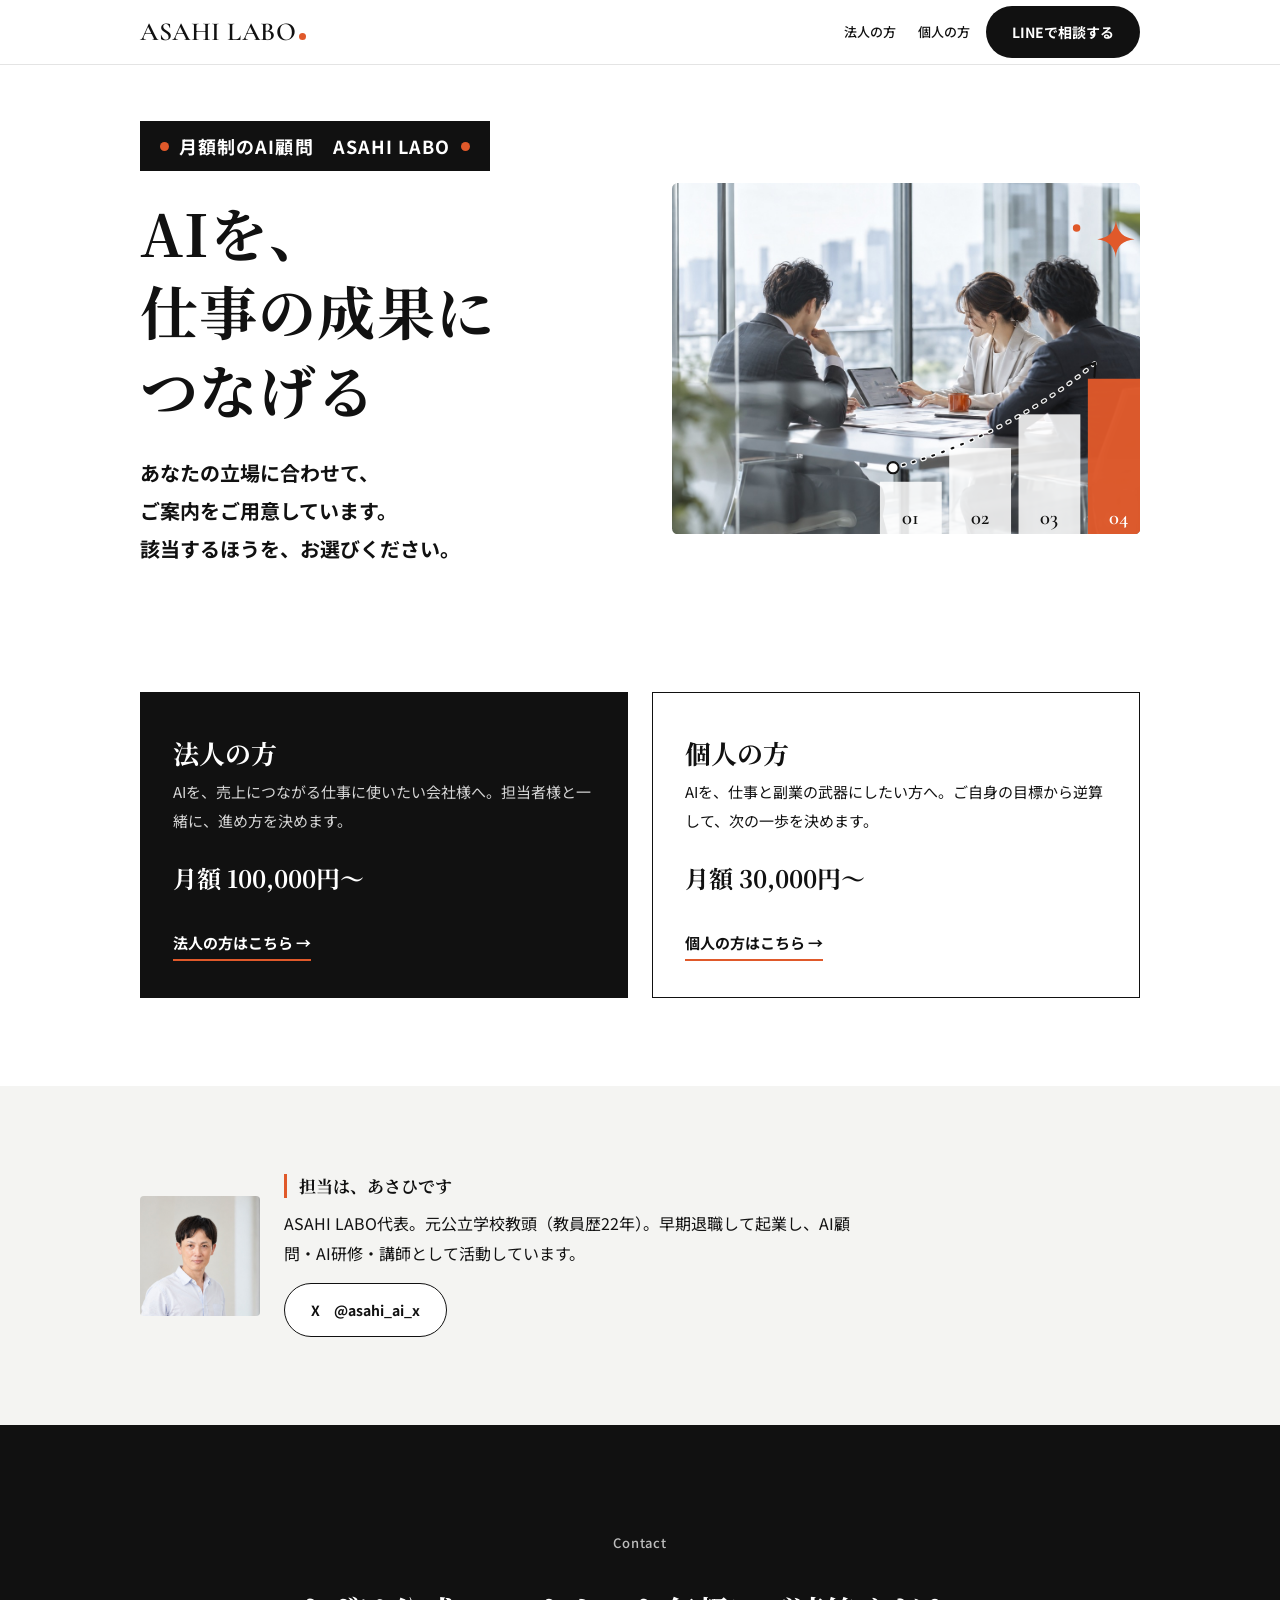
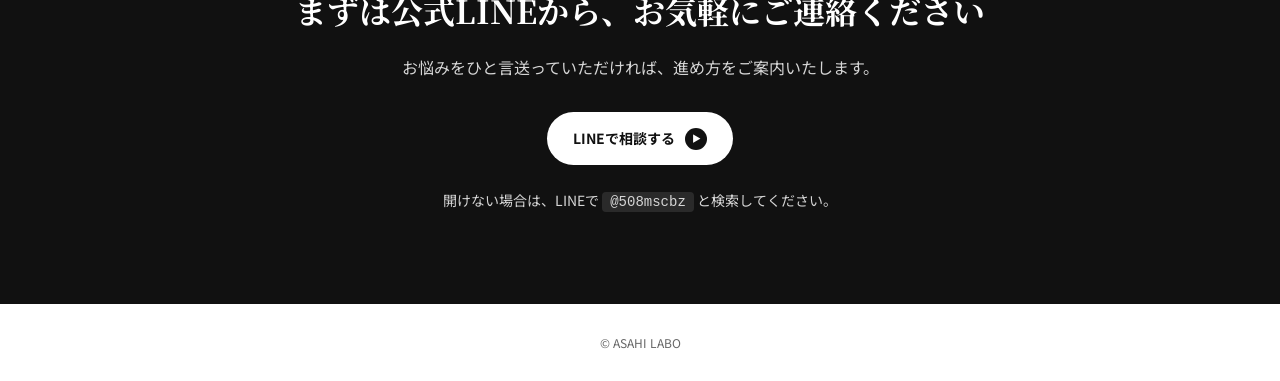
==== index.html @ 96c32bb0 "トップの写真の後ろの枠をやめ、写真をページの端にそろえる Co-Authored-By: Claude Sonnet 5.5 <noreply@anthropic.com>" ====
<!doctype html>
<html lang="ja">
<head>
<meta charset="utf-8">
<meta name="viewport" content="width=device-width,initial-scale=1">
<meta name="description" content="AIを仕事の成果につなげる、AI顧問 ASAHI LABO。法人の方・個人の方、それぞれのご案内をご用意しています。">
<title>AI顧問 ASAHI LABO</title>
<link rel="stylesheet" href="https://fonts.googleapis.com/css2?family=Noto+Serif+JP:wght@500;700&family=Noto+Sans+JP:wght@400;500;700&family=Cormorant+Garamond:wght@600&display=swap">
<link rel="stylesheet" href="assets/style.css">
</head>
<body>
<header class="top">
  <div class="in">
    <a class="logo" href="./">ASAHI LABO<i></i></a>
    <nav class="nav" aria-label="メニュー">
      <a href="corporate/">法人の方</a><a href="personal/">個人の方</a>
    </nav>
    <a class="btn" href="https://line.me/R/ti/p/@508mscbz" target="_blank" rel="noopener">LINEで相談する</a>
  </div>
</header>

<main id="top">
  <div class="hero">
    <div class="in hero-grid">
      <div>
        <p class="tag"><i></i>月額制のAI顧問　ASAHI LABO<i></i></p>
        <h1><span class="nw">AIを、</span><span class="nw">仕事の成果に</span><span class="nw">つなげる</span></h1>
        <p class="sub"><span class="nw">あなたの立場に合わせて、</span><span class="nw">ご案内をご用意しています。</span><br>該当するほうを、お選びください。</p>
      </div>
      <div class="art" aria-hidden="true">
        <svg viewBox="14 14 500 375" role="img" aria-label="会議室で話し合う写真に、成果へ近づく4つの段階を重ねたイメージ">
          <defs><clipPath id="ph"><rect x="14" y="14" width="500" height="375" rx="6"/></clipPath></defs>
          <image href="assets/top.jpg" x="14" y="14" width="500" height="375" preserveAspectRatio="xMidYMid slice" clip-path="url(#ph)"/>
          <g clip-path="url(#ph)">
            <g fill="#fff" fill-opacity=".86">
              <rect x="236" y="333" width="66" height="56"/>
              <rect x="310" y="297" width="66" height="92"/>
              <rect x="384" y="261" width="66" height="128"/>
            </g>
            <rect x="458" y="223" width="66" height="166" fill="#e0592a" fill-opacity=".96"/>
          </g>
          <g font-family="'Cormorant Garamond','Noto Serif JP',serif" font-weight="600" font-size="22" text-anchor="middle">
            <text x="269" y="378" fill="#111">01</text>
            <text x="343" y="378" fill="#111">02</text>
            <text x="417" y="378" fill="#111">03</text>
            <text x="491" y="378" fill="#fff">04</text>
          </g>
          <path d="M250 318 C320 300 400 262 466 206" fill="none" stroke="#fff" stroke-width="5" stroke-dasharray="2 9" stroke-linecap="round" opacity=".9"/>
          <path d="M250 318 C320 300 400 262 466 206" fill="none" stroke="#111" stroke-width="2.2" stroke-dasharray="2 9" stroke-linecap="round"/>
          <circle cx="250" cy="318" r="6" fill="#fff" stroke="#111" stroke-width="2.2"/>
          <path d="M466 206 l-15 5 m15 -5 l-1 15" fill="none" stroke="#111" stroke-width="2.2" stroke-linecap="round" stroke-linejoin="round"/>
          <g fill="#e0592a"><path d="M488 54 q2 18 20 20 q-20 2 -20 20 q-2 -18 -20 -20 q18 -2 20 -20z"/><circle cx="446" cy="62" r="4"/></g>
        </svg>
      </div>
    </div>
  </div>

  <section style="padding-top:0">
    <div class="in">
      <div class="gate">
        <a class="card corp" href="corporate/">
          <p class="who">法人の方</p>
          <p class="for">AIを、売上につながる仕事に使いたい会社様へ。担当者様と一緒に、進め方を決めます。</p>
          <p class="pr">月額 100,000円〜</p>
          <span class="go">法人の方はこちら →</span>
        </a>
        <a class="card" href="personal/">
          <p class="who">個人の方</p>
          <p class="for">AIを、仕事と副業の武器にしたい方へ。ご自身の目標から逆算して、次の一歩を決めます。</p>
          <p class="pr">月額 30,000円〜</p>
          <span class="go">個人の方はこちら →</span>
        </a>
      </div>
    </div>
  </section>

  <section class="alt">
    <div class="in">
      <div class="mini">
        <img src="assets/profile.jpg" alt="あさひ">
        <div>
          <p class="biz-title" style="margin-bottom:10px">担当は、あさひです</p>
          <p style="margin:0">ASAHI LABO代表。元公立学校教頭（教員歴22年）。早期退職して起業し、AI顧問・AI研修・講師として活動しています。</p>
          <p style="margin:14px 0 0"><a class="btn ghost" href="https://x.com/asahi_ai_x" target="_blank" rel="noopener">X　@asahi_ai_x</a></p>
        </div>
      </div>
    </div>
  </section>

  <section class="contact" id="contact">
    <div class="in">
      <p class="eyebrow">Contact</p>
      <h2>まずは公式LINEから、お気軽にご連絡ください</h2>
      <p>お悩みをひと言送っていただければ、進め方をご案内いたします。</p>
      <a class="btn" href="https://line.me/R/ti/p/@508mscbz" target="_blank" rel="noopener">LINEで相談する <span class="dot">▶</span></a>
      <p style="font-size:14px;margin:22px auto 0">開けない場合は、LINEで <span class="id">@508mscbz</span> と検索してください。</p>
    </div>
  </section>
</main>
<footer>© ASAHI LABO</footer>

</body>
</html>
---- assets/style.css ----
/* 白と黒、見出しは明朝、差し色は朱。余白を広くとり、番号と細い線で区切る。 */
:root{
  --bg:#ffffff; --ink:#111111; --muted:#666666; --line:#e4e4e4; --alt:#f4f4f2; --accent:#e0592a; --panel:#ffffff;
  --serif:"Noto Serif JP","Hiragino Mincho ProN","Yu Mincho",serif;
  --sans:"Noto Sans JP","Hiragino Sans","Yu Gothic",sans-serif;
  --latin:"Cormorant Garamond","Noto Serif JP",serif;
}
*{box-sizing:border-box}
html{scroll-behavior:smooth}
body{background:var(--bg);color:var(--ink);font-family:var(--sans);font-size:16px;line-height:1.9;margin:0}
a{color:inherit}
.in{max-width:1040px;margin:0 auto;padding-inline:20px}
/* ヘッダー */
.top{position:sticky;top:env(safe-area-inset-top,0px);z-index:10;background:rgba(255,255,255,.96);border-bottom:1px solid var(--line)}
.top .in{display:flex;align-items:center;justify-content:space-between;gap:16px;min-height:64px}
.logo{font-family:var(--latin);font-weight:600;font-size:26px;letter-spacing:.02em;text-decoration:none;white-space:nowrap}
.logo i{display:inline-block;width:7px;height:7px;border-radius:50%;background:var(--accent);margin-left:3px;vertical-align:baseline}
.nav{display:flex;gap:22px;font-size:13px;font-weight:500;margin-left:auto}
.nav a{text-decoration:none;white-space:nowrap}
.nav a:hover{color:var(--accent)}
.btn{display:inline-flex;align-items:center;gap:10px;background:var(--ink);color:#fff;text-decoration:none;font-weight:700;font-size:14px;padding:13px 26px;border-radius:999px;white-space:nowrap}
.btn.ghost{background:#fff;color:var(--ink);border:1px solid var(--ink)}
.btn:focus-visible{outline:3px solid var(--accent);outline-offset:3px}
.btn .dot{width:22px;height:22px;border-radius:50%;background:#fff;color:var(--ink);display:grid;place-items:center;font-size:9px}
/* ヒーロー */
.hero{padding-block:56px 88px}
.hero-grid{display:grid;grid-template-columns:1.05fr 1fr;gap:40px;align-items:center}
.hero h1{font-family:var(--serif);font-weight:700;font-size:clamp(30px,5.2vw,58px);line-height:1.35;margin:0;letter-spacing:.02em}
.nw{display:inline-block}
.hero .sub{font-weight:700;font-size:clamp(16px,2.4vw,20px);line-height:1.9;margin:26px 0 8px}
.hero .tag{display:inline-flex;align-items:center;gap:10px;background:var(--ink);color:#fff;font-size:clamp(15px,2.2vw,18px);font-weight:700;letter-spacing:.06em;padding:8px 20px;margin:0 0 22px}
.hero .tag i{width:9px;height:9px;border-radius:50%;background:var(--accent);flex:none}
.hero .sub{margin-bottom:28px}
.hero .acts{display:flex;gap:12px;flex-wrap:wrap}
.photo{width:100%;aspect-ratio:4/3;object-fit:cover;display:block;background:var(--alt)}
.hero-band{margin-top:56px;background:var(--alt);height:56px}
/* セクション */
section{padding-block:88px}
section.alt{background:var(--alt)}
.eyebrow{font-size:13px;font-weight:500;letter-spacing:.06em;color:var(--muted);margin:0 0 6px}
h2{font-family:var(--serif);font-weight:700;font-size:clamp(24px,3.6vw,32px);line-height:1.5;margin:0;text-wrap:balance}
.head{border-bottom:2px solid var(--line);padding-bottom:22px;margin-bottom:44px;position:relative}
.head::after{content:"";position:absolute;left:0;bottom:-2px;width:52px;height:2px;background:var(--accent)}
.lead{max-width:40em;margin:0 0 32px}
.big{font-family:var(--serif);font-size:clamp(19px,2.6vw,24px);line-height:2;font-weight:500;margin:0}
/* 番号つき一覧 */
.list{margin:0;padding:0;list-style:none;border-top:1px solid var(--line)}
.list li{display:grid;grid-template-columns:72px 1fr;gap:12px;padding:26px 0;border-bottom:1px solid var(--line)}
.list .n{font-family:var(--latin);font-size:34px;line-height:1.2;color:#b9b9b9}
.list h3{font-family:var(--serif);font-size:19px;margin:0 0 6px;line-height:1.6;text-wrap:balance}
.list p{margin:0;color:var(--muted);font-size:15px}
.svc-grid{display:grid;grid-template-columns:.9fr 1.1fr;gap:44px;align-items:start}
/* プロフィール */
.prof{display:grid;grid-template-columns:260px 1fr;gap:44px;align-items:start}
.prof .pf{aspect-ratio:1/1;object-position:50% 20%;border-radius:4px}
.career-tag{display:inline-block;background:var(--ink);color:#fff;font-size:13px;font-weight:700;padding:4px 14px;margin:0 0 14px}
.career,.career-sub{font-family:var(--sans);font-size:16px;font-weight:400;line-height:2;color:var(--ink);margin:0 0 12px}
.career-sub{margin-bottom:22px}
.biz-title{font-family:var(--serif);font-weight:700;font-size:17px;margin:0 0 8px;padding-left:12px;border-left:3px solid var(--accent);line-height:1.4}
.prof h3{font-family:var(--serif);font-size:26px;margin:0}
.prof .ruby{color:var(--muted);font-size:13px;margin:2px 0 20px}
.prof ul{margin:0;padding-left:1.1em;color:var(--ink)}
.prof li{margin-bottom:8px}
/* 料金 */
.prices{display:grid;grid-template-columns:repeat(auto-fit,minmax(280px,1fr));gap:20px;max-width:900px}
.price{border:1px solid var(--ink);padding:36px 28px;background:#fff}
.price .who{font-size:14px;font-weight:700;letter-spacing:.08em;margin:0 0 10px;color:var(--ink)}
.price .amt{font-family:var(--serif);font-size:clamp(34px,6vw,48px);font-weight:700;line-height:1.3}
.price .amt small{font-size:15px;font-weight:500;color:var(--muted);margin-left:8px;font-family:var(--sans)}
.price .amt{white-space:nowrap;font-size:clamp(28px,3.4vw,44px)}
.price .amt small{display:block;margin:4px 0 0;white-space:nowrap}
@media(max-width:560px){.price .amt{font-size:clamp(30px,8.4vw,40px)}}
.price p{margin:12px 0 0;color:var(--muted);font-size:15px}
.price .chips{display:flex;gap:8px;flex-wrap:wrap;margin-top:18px}
.chips span{border:1px solid var(--line);padding:3px 14px;border-radius:999px;font-size:13px;font-weight:500;background:var(--alt)}
/* 売上への段階 */
.steps{display:grid;grid-template-columns:repeat(4,1fr);gap:16px;list-style:none;margin:36px 0 0;padding:0}
.steps li{background:var(--alt);border-top:3px solid var(--accent);padding:20px 18px 24px}
.steps .n{display:block;font-family:var(--serif);font-size:13px;color:var(--accent);font-weight:700;letter-spacing:.08em}
.steps b{display:block;font-family:var(--serif);font-size:19px;line-height:1.5;margin:4px 0 8px}
.steps p{margin:0;font-size:14px;color:var(--muted);line-height:1.8}
@media(max-width:860px){.steps{grid-template-columns:repeat(2,1fr)}}
@media(max-width:480px){.steps{grid-template-columns:1fr}}
/* 流れ */
.flow{display:grid;grid-template-columns:repeat(3,1fr);gap:20px;list-style:none;margin:0;padding:0}
.flow li{background:#fff;border-top:3px solid var(--ink);padding:24px 20px 28px}
.flow .n{font-family:var(--latin);font-size:34px;color:var(--accent);line-height:1}
.flow h3{font-family:var(--serif);font-size:18px;margin:10px 0 8px}
.flow p{margin:0;color:var(--muted);font-size:15px}
/* FAQ */
.faq{border-top:1px solid var(--line)}
.faq details{border-bottom:1px solid var(--line);padding:20px 0}
.faq summary{cursor:pointer;font-weight:700;list-style:none;display:flex;justify-content:space-between;gap:16px}
.faq summary::-webkit-details-marker{display:none}
.faq summary::after{content:"+";color:var(--accent);font-size:22px;line-height:1}
.faq details[open] summary::after{content:"−"}
.faq p{margin:12px 0 0;color:var(--muted);font-size:15px}
/* 解約・補足 */
.note{font-size:14px;color:var(--muted);margin:18px 0 0}
/* 問い合わせ */
.contact{background:var(--ink);color:#fff;text-align:center}
.contact .eyebrow{color:#bdbdbd}
.contact h2{color:#fff}
.contact p{color:#d6d6d6;margin:18px auto 30px;max-width:34em}
.contact .btn{background:#fff;color:var(--ink)}
.contact .btn .dot{background:var(--ink);color:#fff}
.id{font-family:ui-monospace,Menlo,monospace;background:#2a2a2a;padding:2px 8px;border-radius:4px;font-size:14px;user-select:all}
footer{padding-block:28px;font-size:12px;color:var(--muted);text-align:center}
@media (max-width:760px){
  .nav{display:none}
  .top .in{min-height:58px}
  .btn{padding:11px 20px}
  .hero{padding-block:32px 64px}
  .hero-grid,.svc-grid,.prof{grid-template-columns:1fr;gap:28px}
  .prof .pf{max-width:240px}
  .flow{grid-template-columns:1fr}
  .list li{grid-template-columns:52px 1fr}
  .list .n{font-size:28px}
  section{padding-block:64px}
}

/* ページの切り替え・入口 */
.switch{background:var(--alt);font-size:13px;text-align:center;padding:8px 12px;line-height:1.6}
.switch a{color:var(--accent);font-weight:700}
.steps.three{grid-template-columns:repeat(3,1fr)}
@media(max-width:860px){.steps.three{grid-template-columns:1fr}}
.flow.four{grid-template-columns:repeat(4,1fr)}
@media(max-width:860px){.flow.four{grid-template-columns:repeat(2,1fr)}}
@media(max-width:480px){.flow.four{grid-template-columns:1fr}}
.gate{display:grid;grid-template-columns:1fr 1fr;gap:24px;margin-top:8px}
.gate a.card{display:block;text-decoration:none;border:1px solid var(--ink);padding:40px 32px 36px;background:#fff}
.gate a.card.corp{background:var(--ink);color:#fff}
.gate .who{font-family:var(--serif);font-weight:700;font-size:26px;margin:0 0 6px;line-height:1.5}
.gate .for{font-size:15px;margin:0 0 20px}
.gate .corp .for{color:#d6d6d6}
.gate .pr{font-family:var(--serif);font-weight:700;font-size:24px;margin:0 0 26px}
.gate .go{display:inline-block;font-weight:700;font-size:15px;border-bottom:2px solid var(--accent);padding-bottom:2px}
@media(max-width:760px){.gate{grid-template-columns:1fr}.gate a.card{padding:30px 24px}}
.mini{display:grid;grid-template-columns:120px 1fr;gap:24px;align-items:center;max-width:720px}
.mini img{width:120px;height:120px;border-radius:4px;object-fit:cover;object-position:50% 20%}
@media(max-width:480px){.mini{grid-template-columns:84px 1fr;gap:16px}.mini img{width:84px;height:84px}}

@media(max-width:1080px){.nav{display:none}}

.art{display:flex;align-items:center;justify-content:center}
.art svg{width:100%;max-width:480px;height:auto}
@media(max-width:760px){.art svg{max-width:340px;margin-inline:auto}}
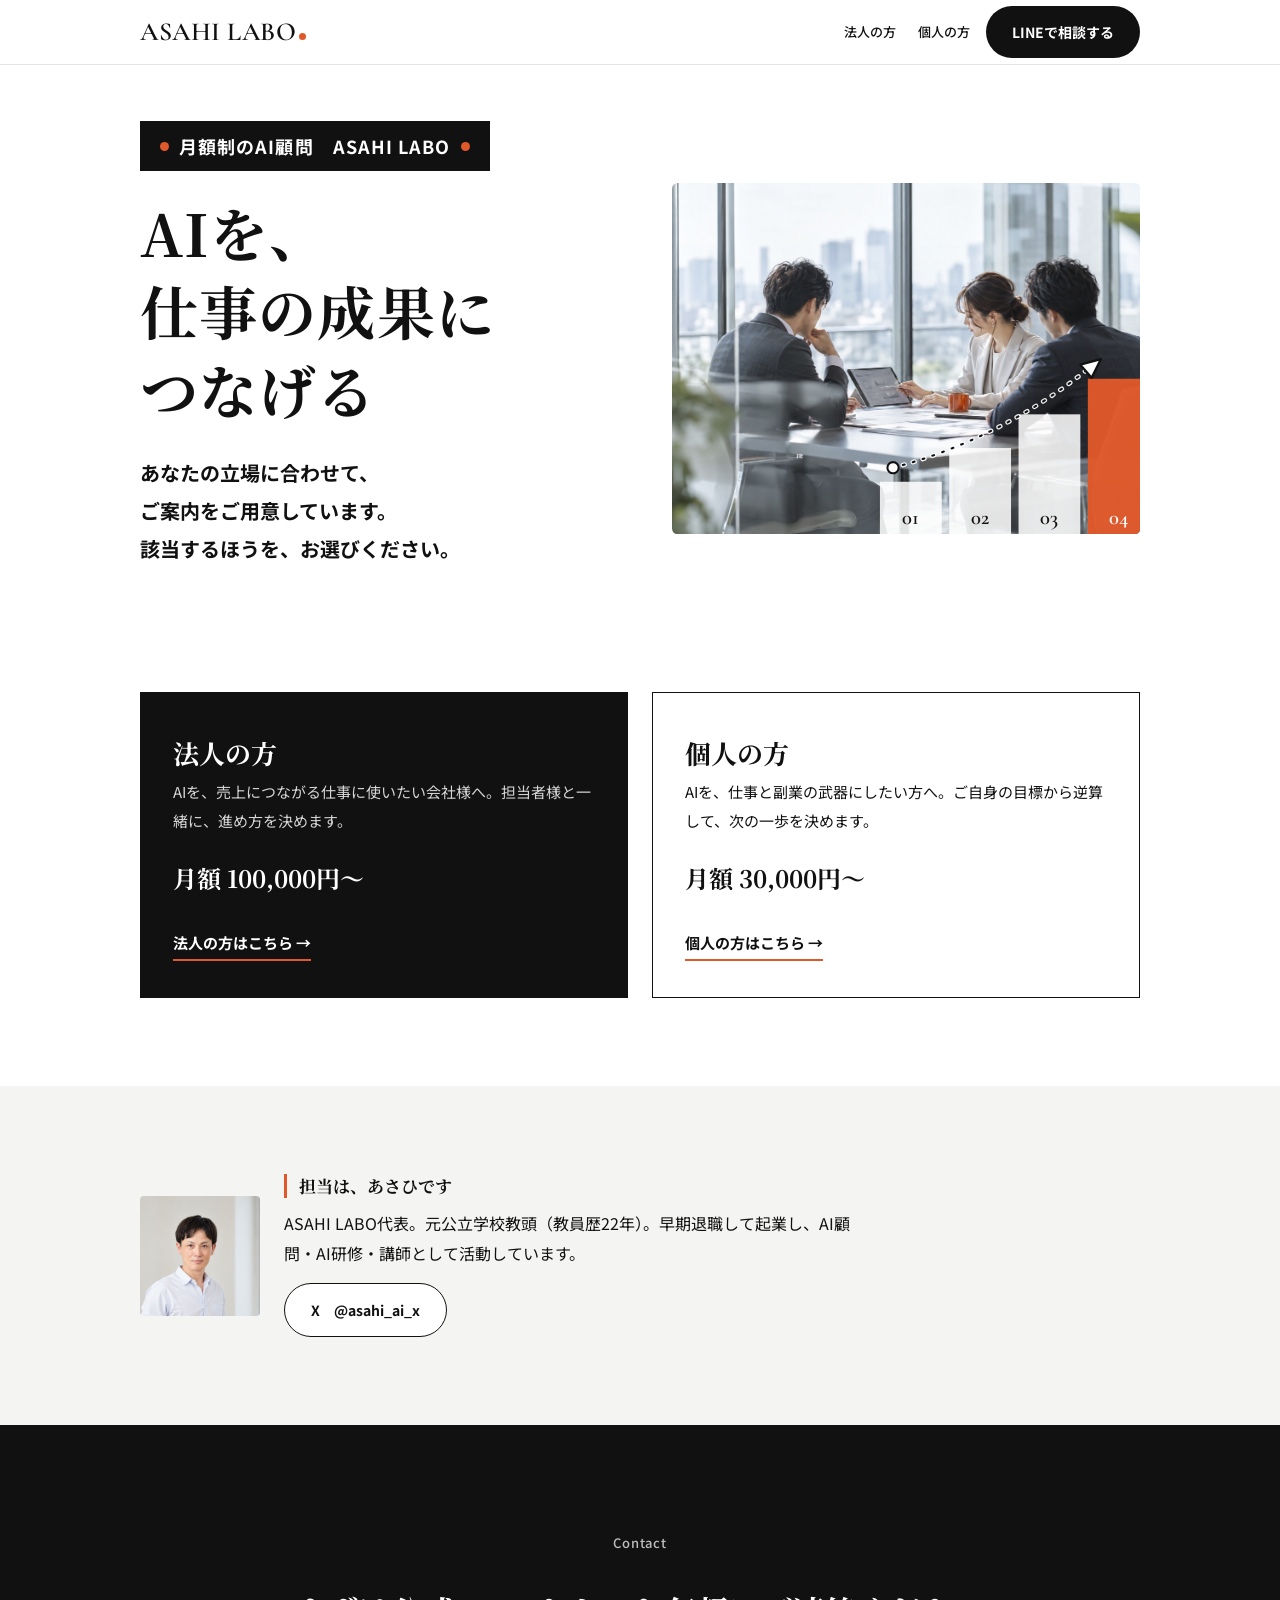
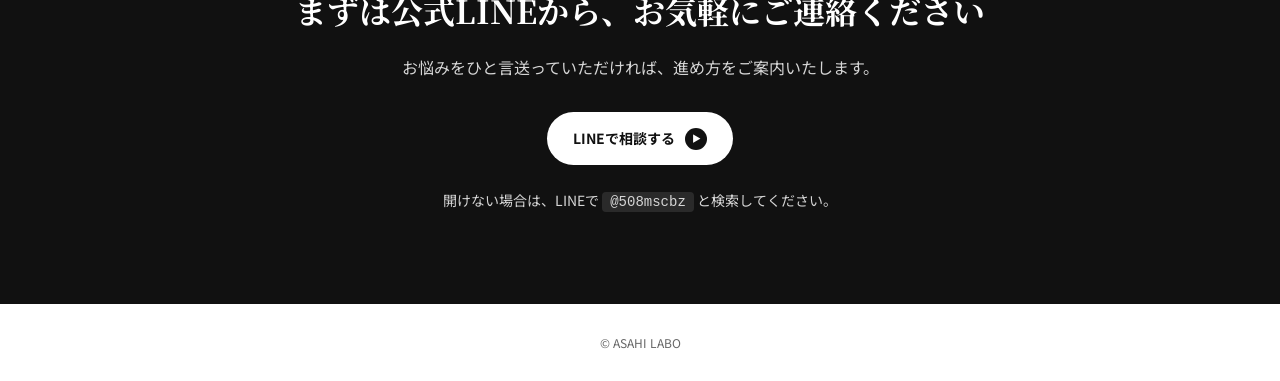
==== commit 6e277d2f: "トップの図：矢印の先を見えるようにし、飾りの点と星を外す Co-Authored-By: Claude Sonnet 5.5 <noreply@anthropic.com>" ====
--- a/index.html
+++ b/index.html
@@ -48,8 +48,7 @@
           <path d="M250 318 C320 300 400 262 466 206" fill="none" stroke="#fff" stroke-width="5" stroke-dasharray="2 9" stroke-linecap="round" opacity=".9"/>
           <path d="M250 318 C320 300 400 262 466 206" fill="none" stroke="#111" stroke-width="2.2" stroke-dasharray="2 9" stroke-linecap="round"/>
           <circle cx="250" cy="318" r="6" fill="#fff" stroke="#111" stroke-width="2.2"/>
-          <path d="M466 206 l-15 5 m15 -5 l-1 15" fill="none" stroke="#111" stroke-width="2.2" stroke-linecap="round" stroke-linejoin="round"/>
-          <g fill="#e0592a"><path d="M488 54 q2 18 20 20 q-20 2 -20 20 q-2 -18 -20 -20 q18 -2 20 -20z"/><circle cx="446" cy="62" r="4"/></g>
+          <polygon points="472,202 462,222 450,208" fill="#fff" stroke="#111" stroke-width="2.4" stroke-linejoin="round"/>
         </svg>
       </div>
     </div>
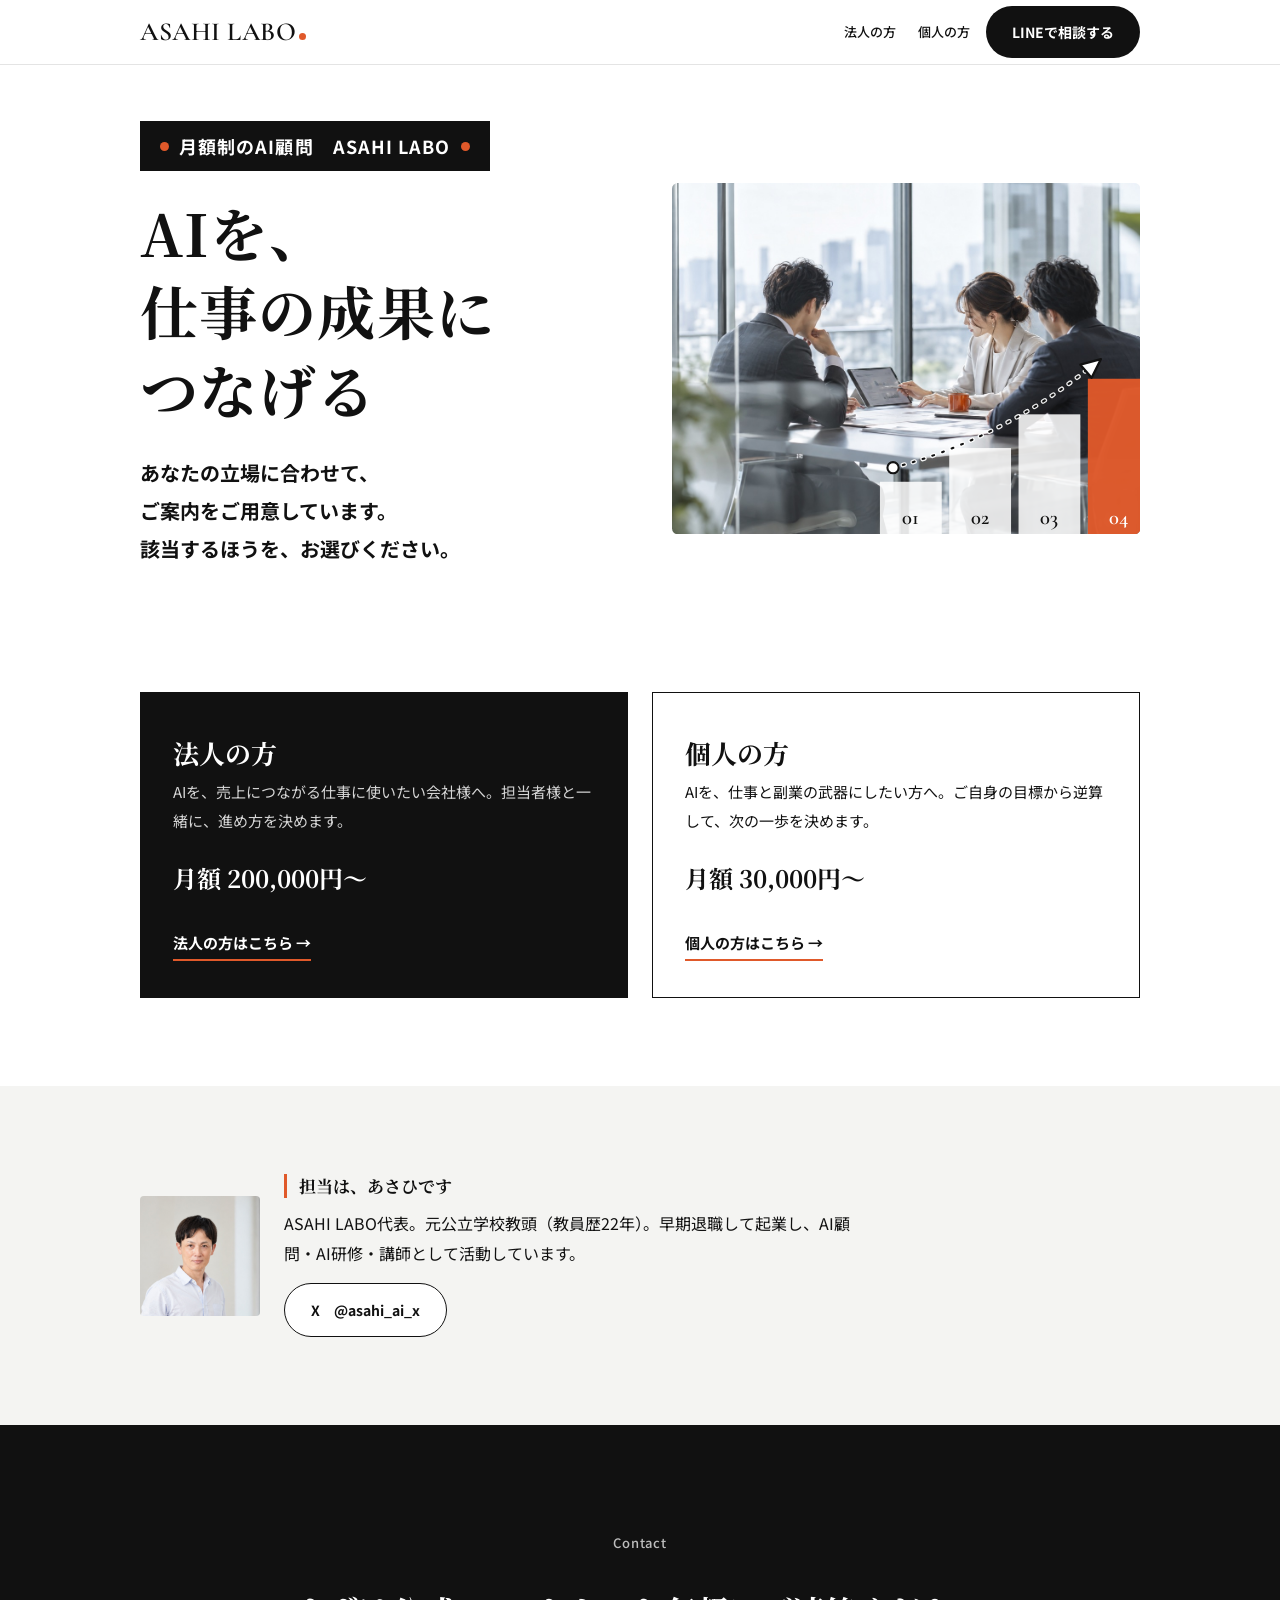
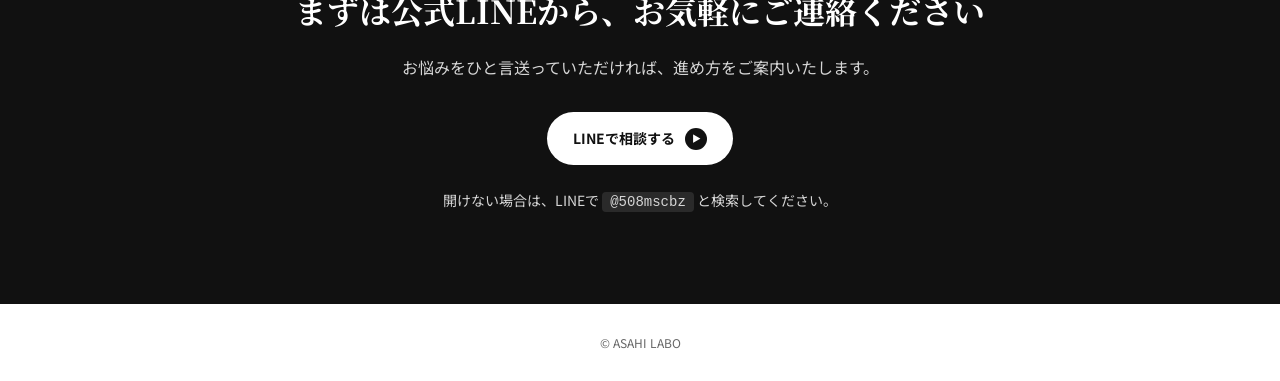
==== commit 047a3c08: "法人様の月額を200,000円〜に変更" ====
--- a/index.html
+++ b/index.html
@@ -60,7 +60,7 @@
         <a class="card corp" href="corporate/">
           <p class="who">法人の方</p>
           <p class="for">AIを、売上につながる仕事に使いたい会社様へ。担当者様と一緒に、進め方を決めます。</p>
-          <p class="pr">月額 100,000円〜</p>
+          <p class="pr">月額 200,000円〜</p>
           <span class="go">法人の方はこちら →</span>
         </a>
         <a class="card" href="personal/">
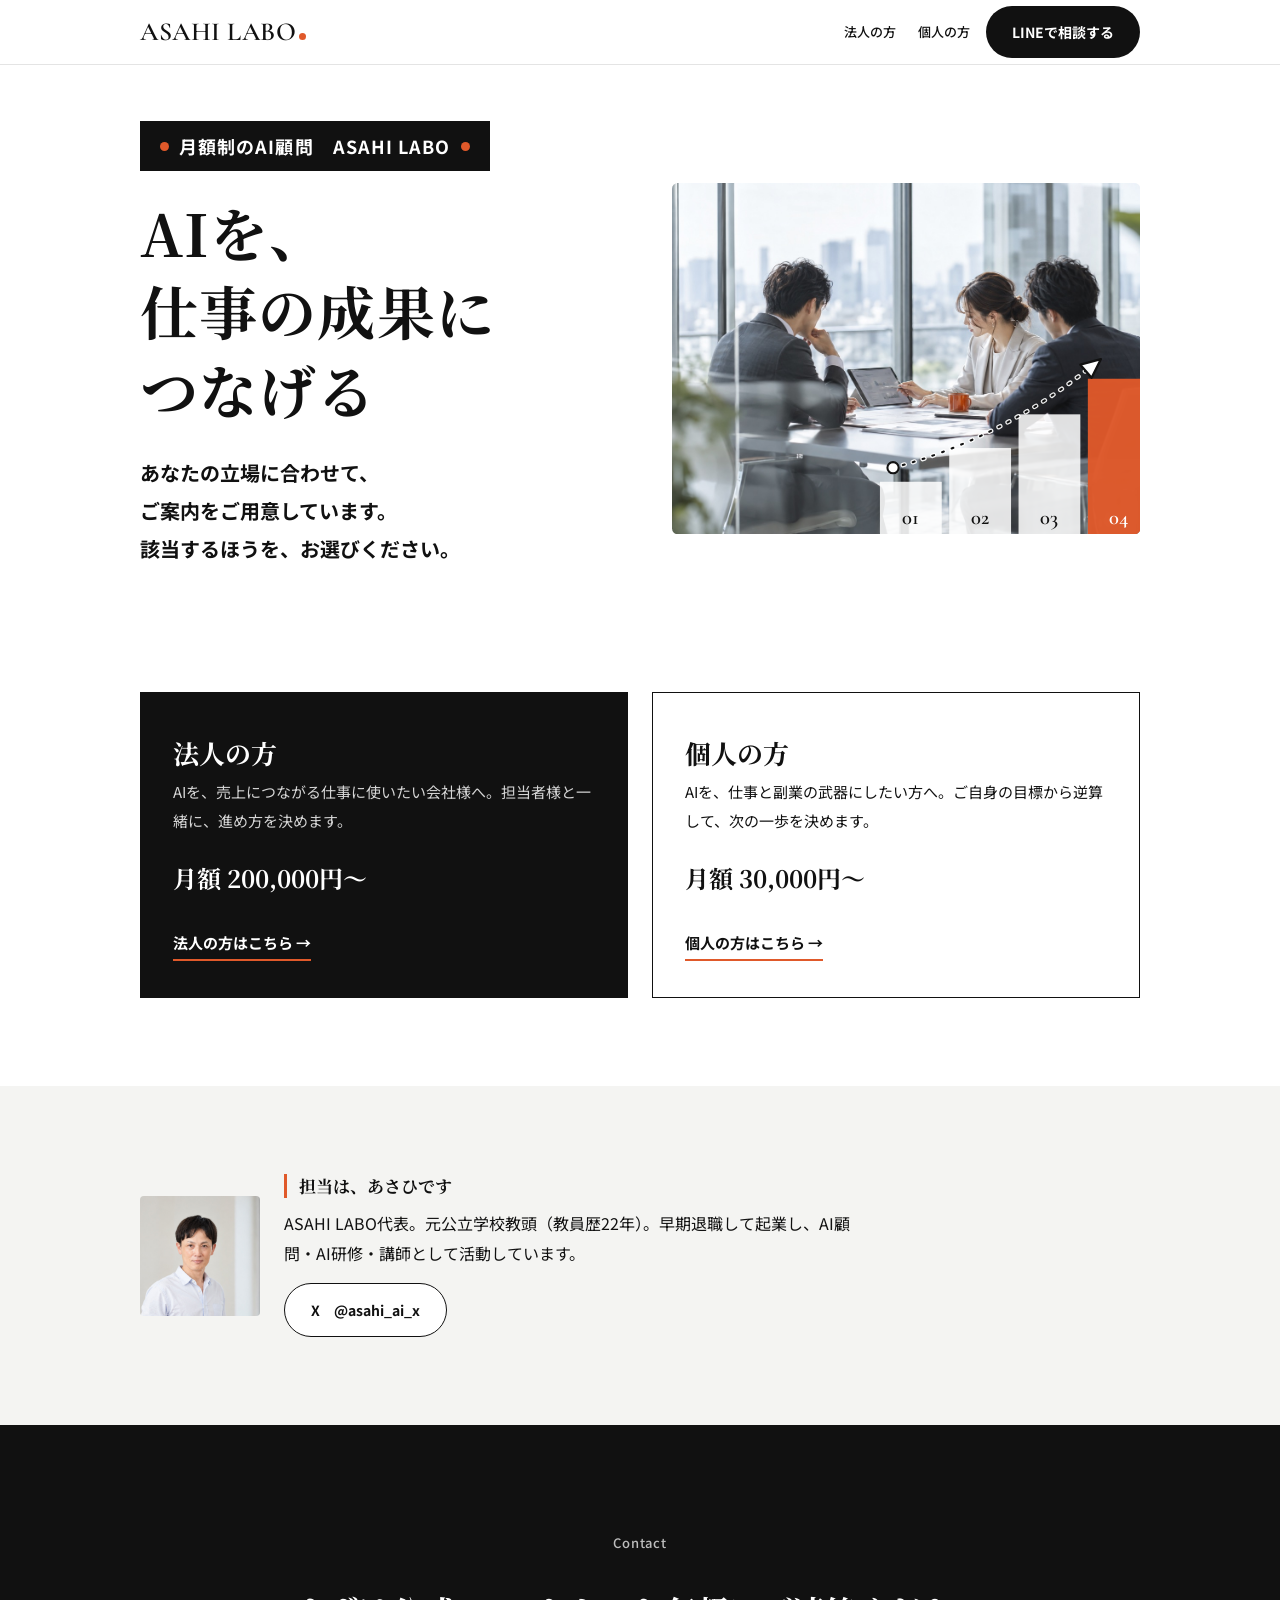
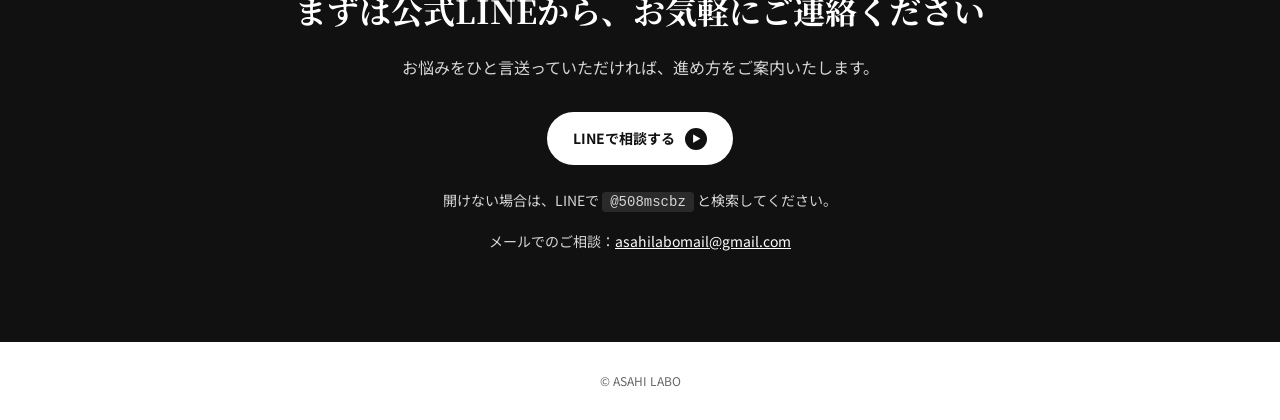
==== commit 9a40f1df: "トップの連絡先にメールを足す" ====
--- a/index.html
+++ b/index.html
@@ -93,6 +93,7 @@
       <p>お悩みをひと言送っていただければ、進め方をご案内いたします。</p>
       <a class="btn" href="https://line.me/R/ti/p/@508mscbz" target="_blank" rel="noopener">LINEで相談する <span class="dot">▶</span></a>
       <p style="font-size:14px;margin:22px auto 0">開けない場合は、LINEで <span class="id">@508mscbz</span> と検索してください。</p>
+      <p style="font-size:14px;margin:12px auto 0">メールでのご相談：<a href="mailto:asahilabomail@gmail.com" style="color:#fff">asahilabomail@gmail.com</a></p>
     </div>
   </section>
 </main>
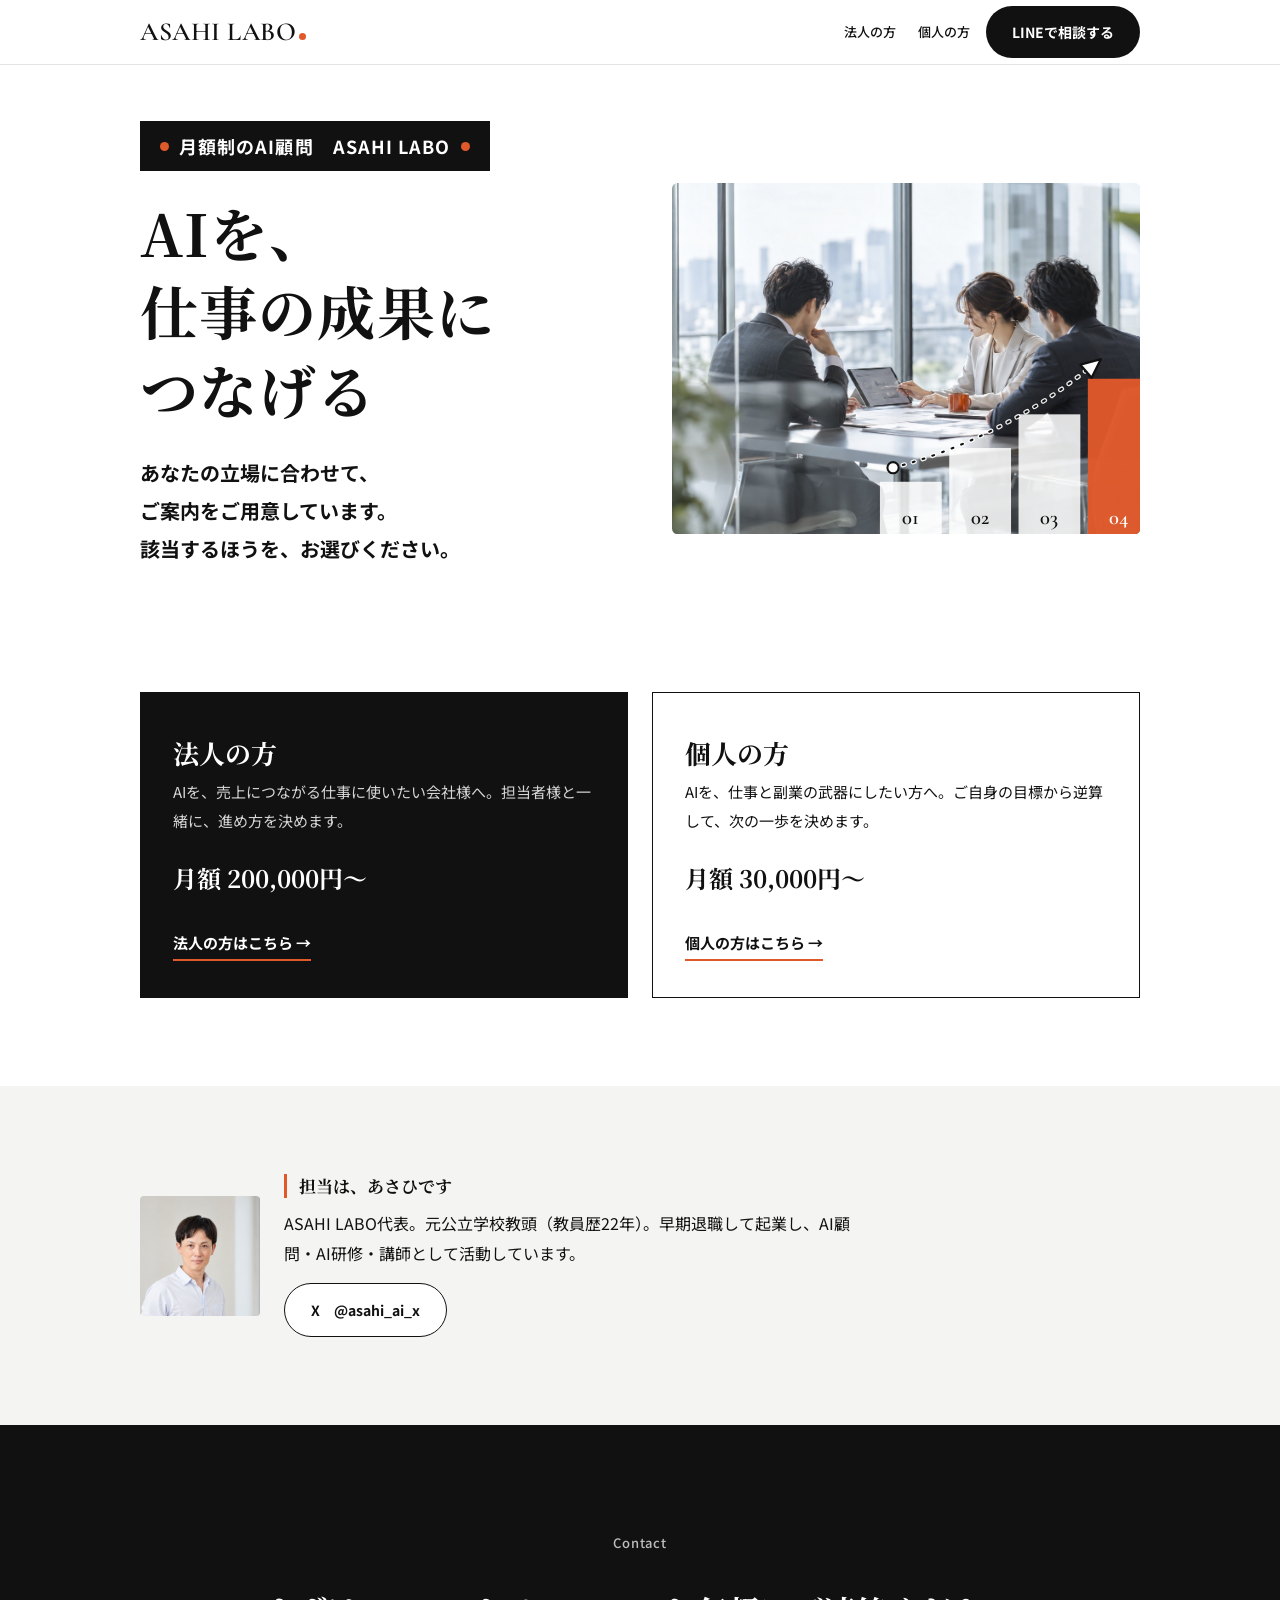
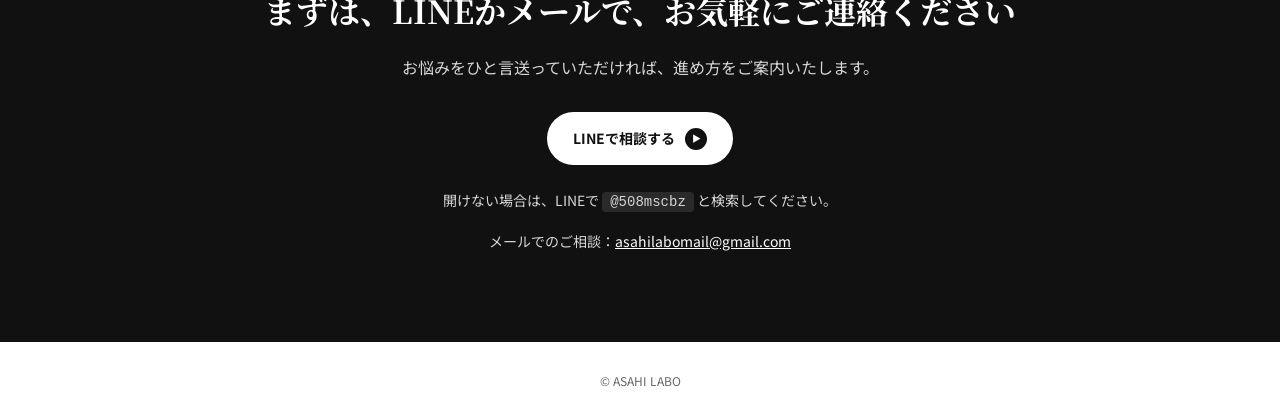
==== commit 90bdb71d: "トップの連絡先の見出しをLINEかメールに" ====
--- a/index.html
+++ b/index.html
@@ -89,7 +89,7 @@
   <section class="contact" id="contact">
     <div class="in">
       <p class="eyebrow">Contact</p>
-      <h2>まずは公式LINEから、お気軽にご連絡ください</h2>
+      <h2>まずは、LINEかメールで、お気軽にご連絡ください</h2>
       <p>お悩みをひと言送っていただければ、進め方をご案内いたします。</p>
       <a class="btn" href="https://line.me/R/ti/p/@508mscbz" target="_blank" rel="noopener">LINEで相談する <span class="dot">▶</span></a>
       <p style="font-size:14px;margin:22px auto 0">開けない場合は、LINEで <span class="id">@508mscbz</span> と検索してください。</p>
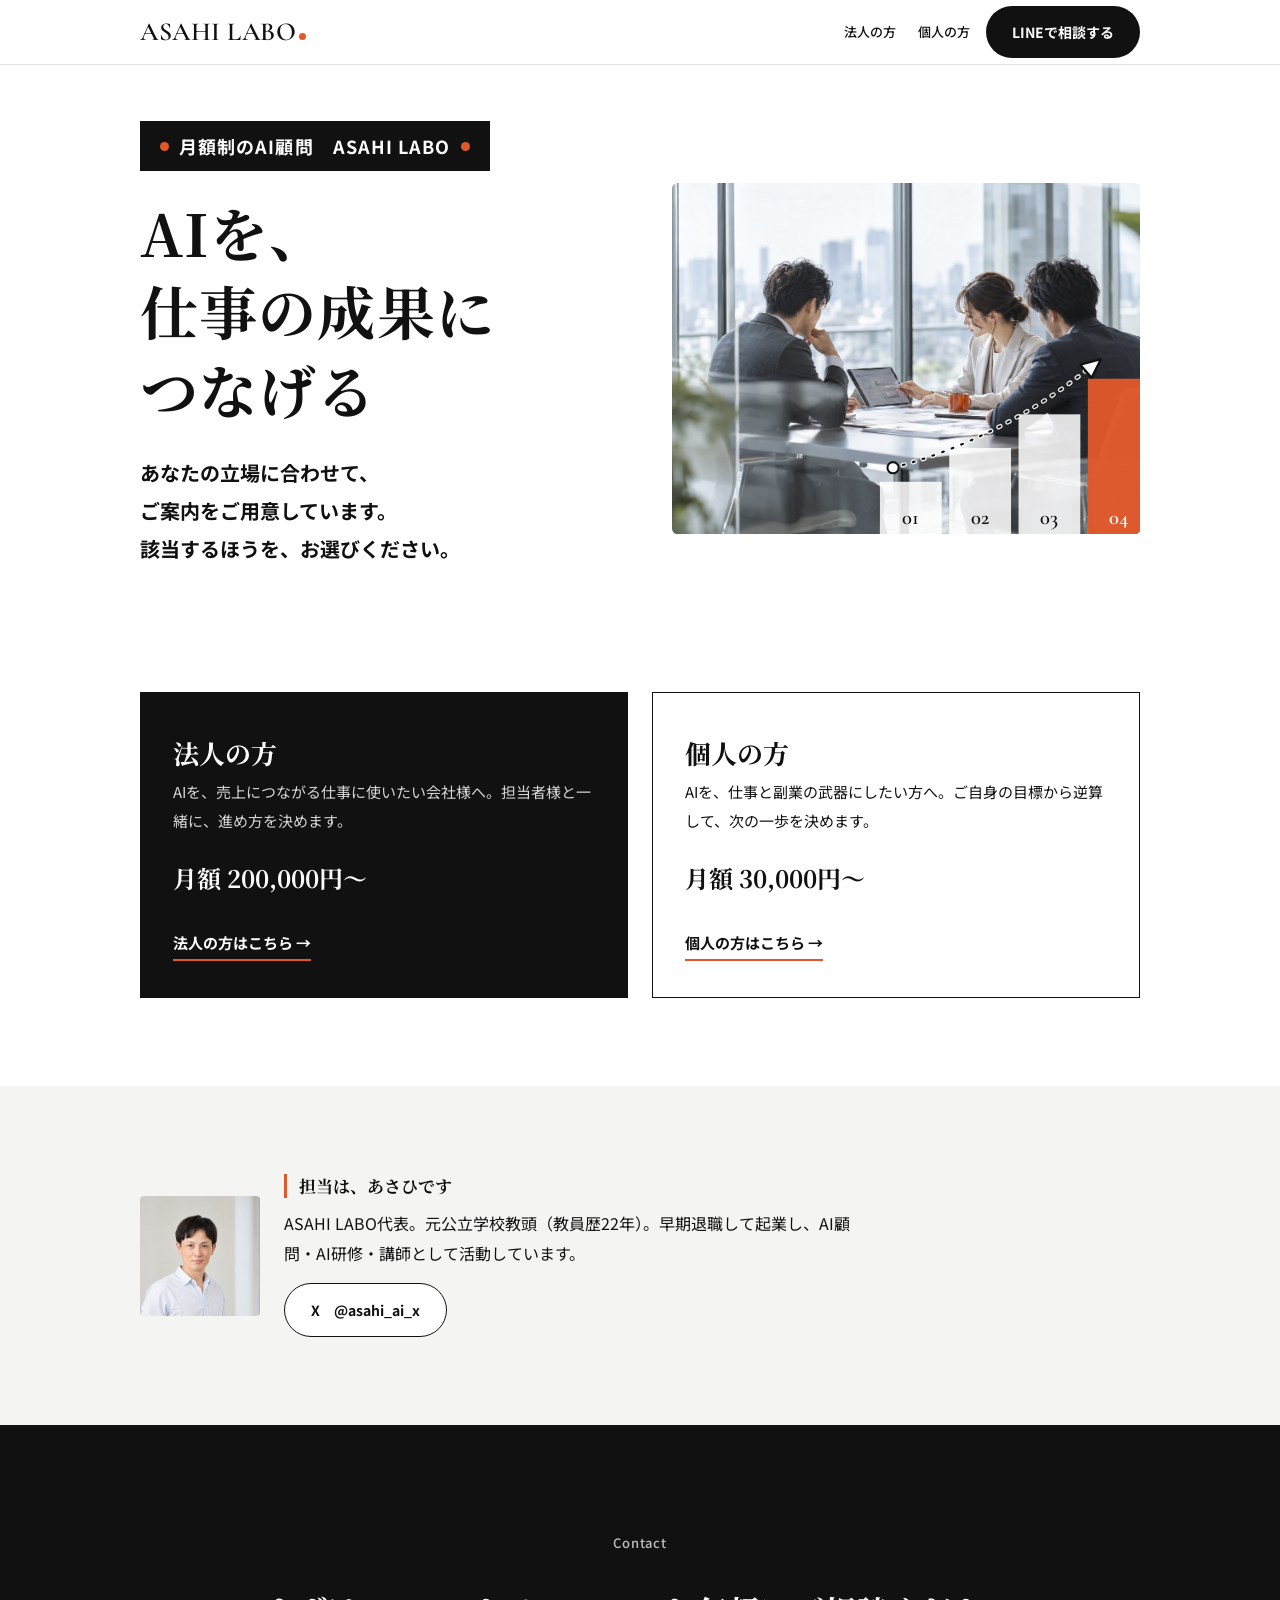
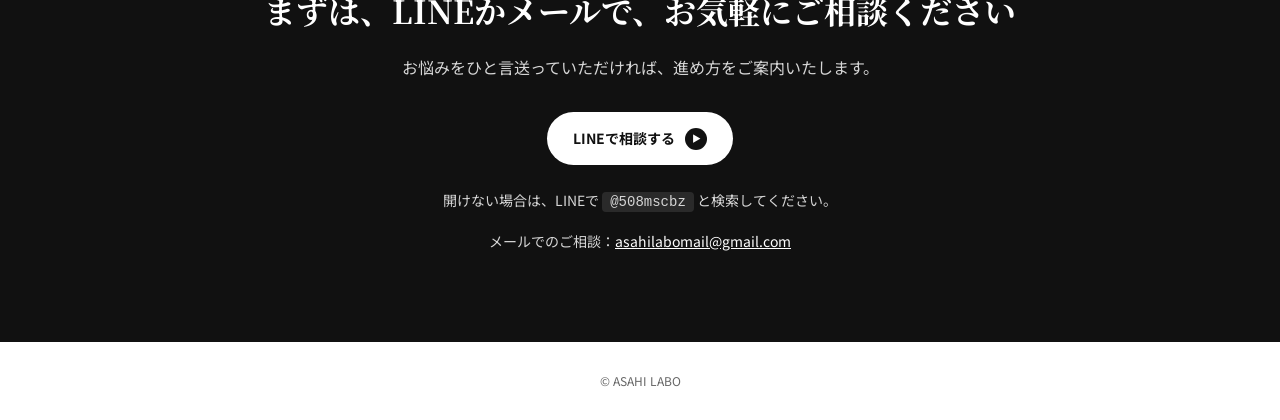
==== commit 762b0e70: "トップの連絡先の見出しを「ご相談」に" ====
--- a/index.html
+++ b/index.html
@@ -89,7 +89,7 @@
   <section class="contact" id="contact">
     <div class="in">
       <p class="eyebrow">Contact</p>
-      <h2>まずは、LINEかメールで、お気軽にご連絡ください</h2>
+      <h2>まずは、LINEかメールで、お気軽にご相談ください</h2>
       <p>お悩みをひと言送っていただければ、進め方をご案内いたします。</p>
       <a class="btn" href="https://line.me/R/ti/p/@508mscbz" target="_blank" rel="noopener">LINEで相談する <span class="dot">▶</span></a>
       <p style="font-size:14px;margin:22px auto 0">開けない場合は、LINEで <span class="id">@508mscbz</span> と検索してください。</p>
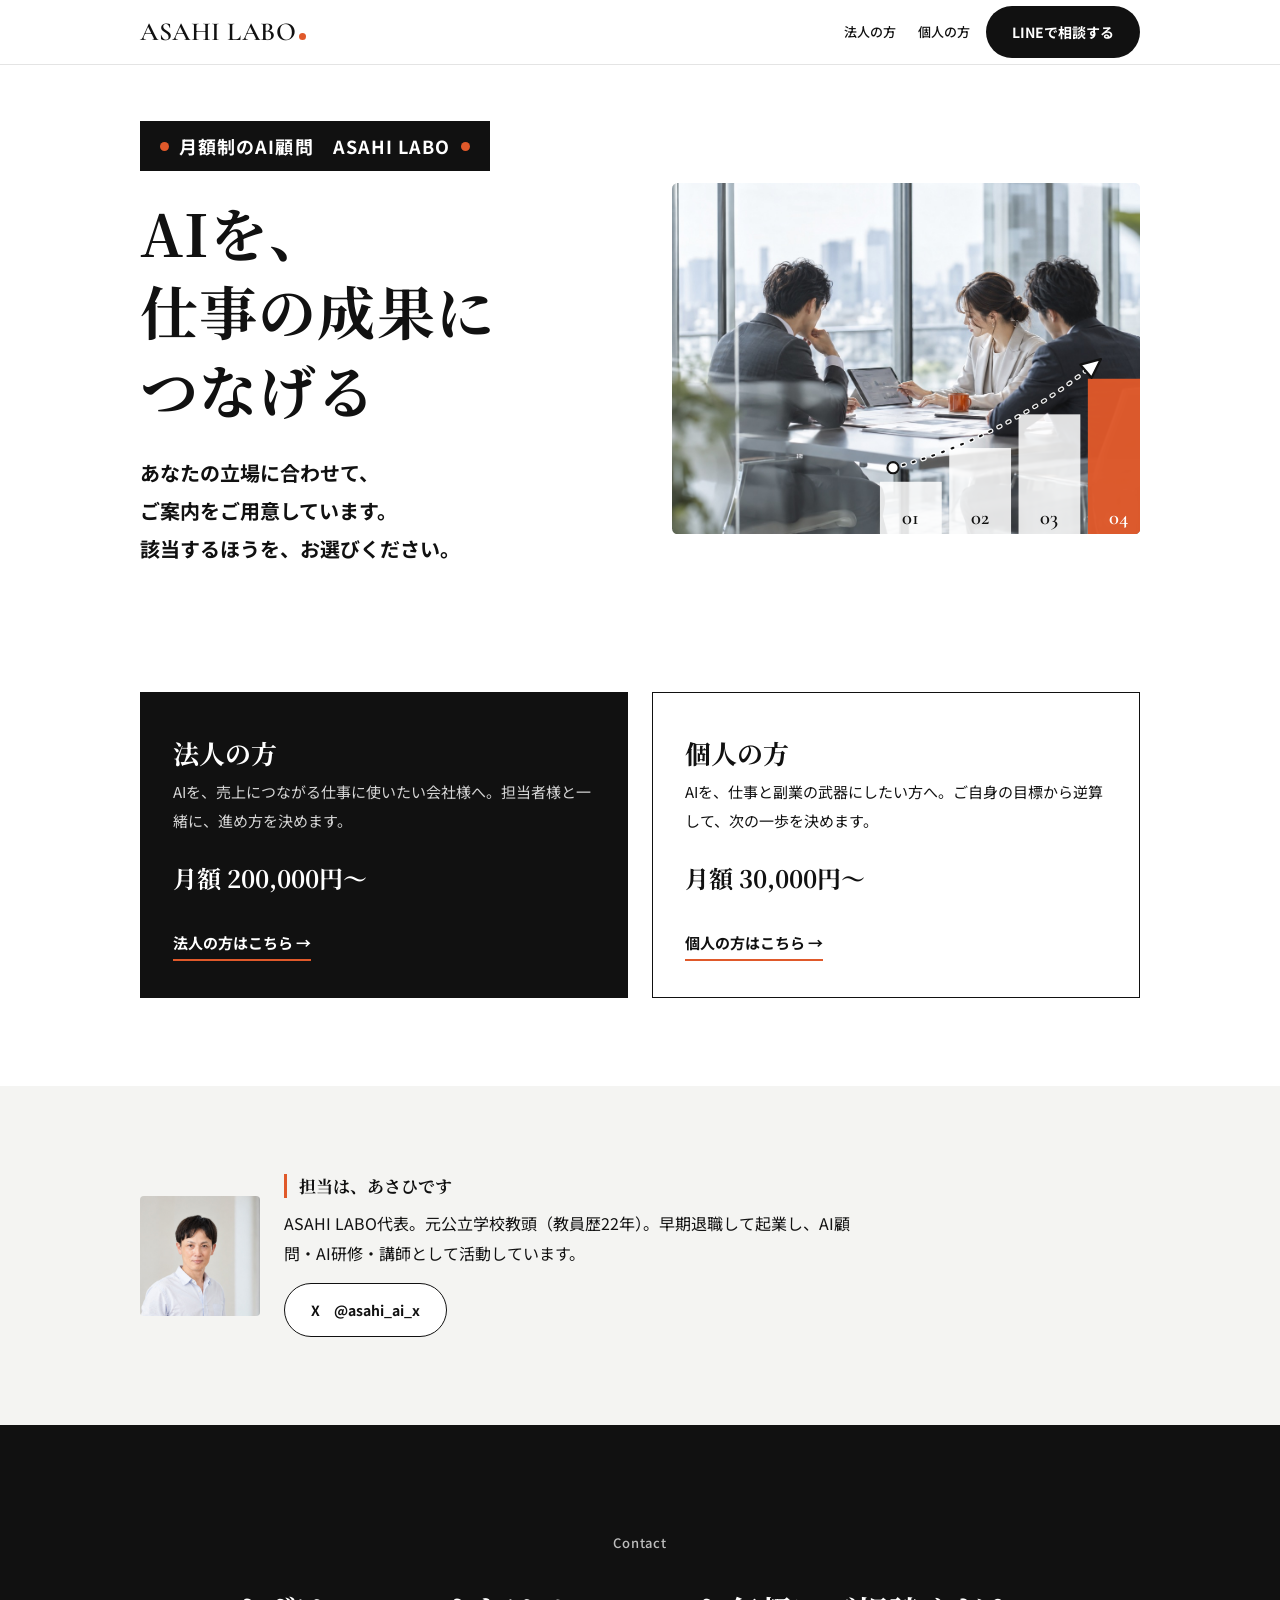
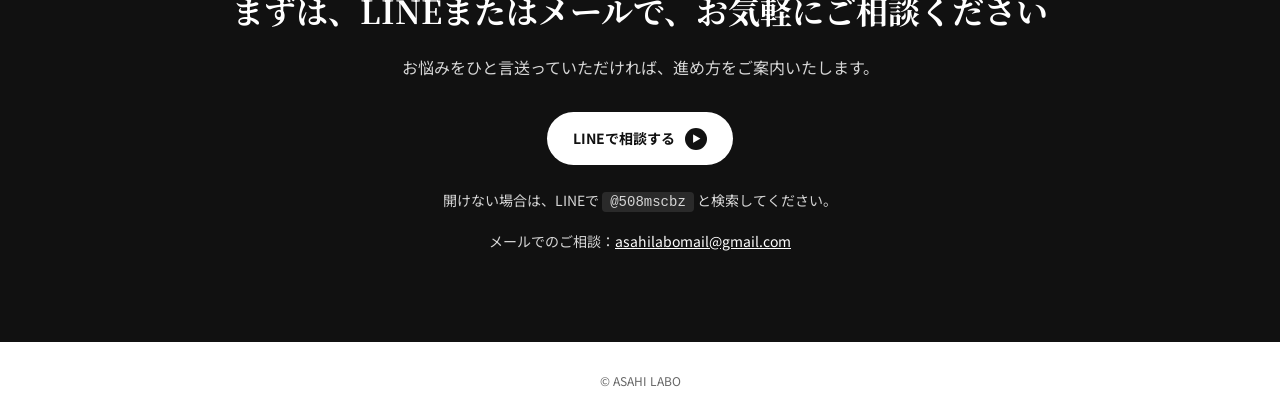
==== commit 953c5746: "トップの連絡先の見出しを「LINEまたはメール」に" ====
--- a/index.html
+++ b/index.html
@@ -89,7 +89,7 @@
   <section class="contact" id="contact">
     <div class="in">
       <p class="eyebrow">Contact</p>
-      <h2>まずは、LINEかメールで、お気軽にご相談ください</h2>
+      <h2>まずは、LINEまたはメールで、お気軽にご相談ください</h2>
       <p>お悩みをひと言送っていただければ、進め方をご案内いたします。</p>
       <a class="btn" href="https://line.me/R/ti/p/@508mscbz" target="_blank" rel="noopener">LINEで相談する <span class="dot">▶</span></a>
       <p style="font-size:14px;margin:22px auto 0">開けない場合は、LINEで <span class="id">@508mscbz</span> と検索してください。</p>
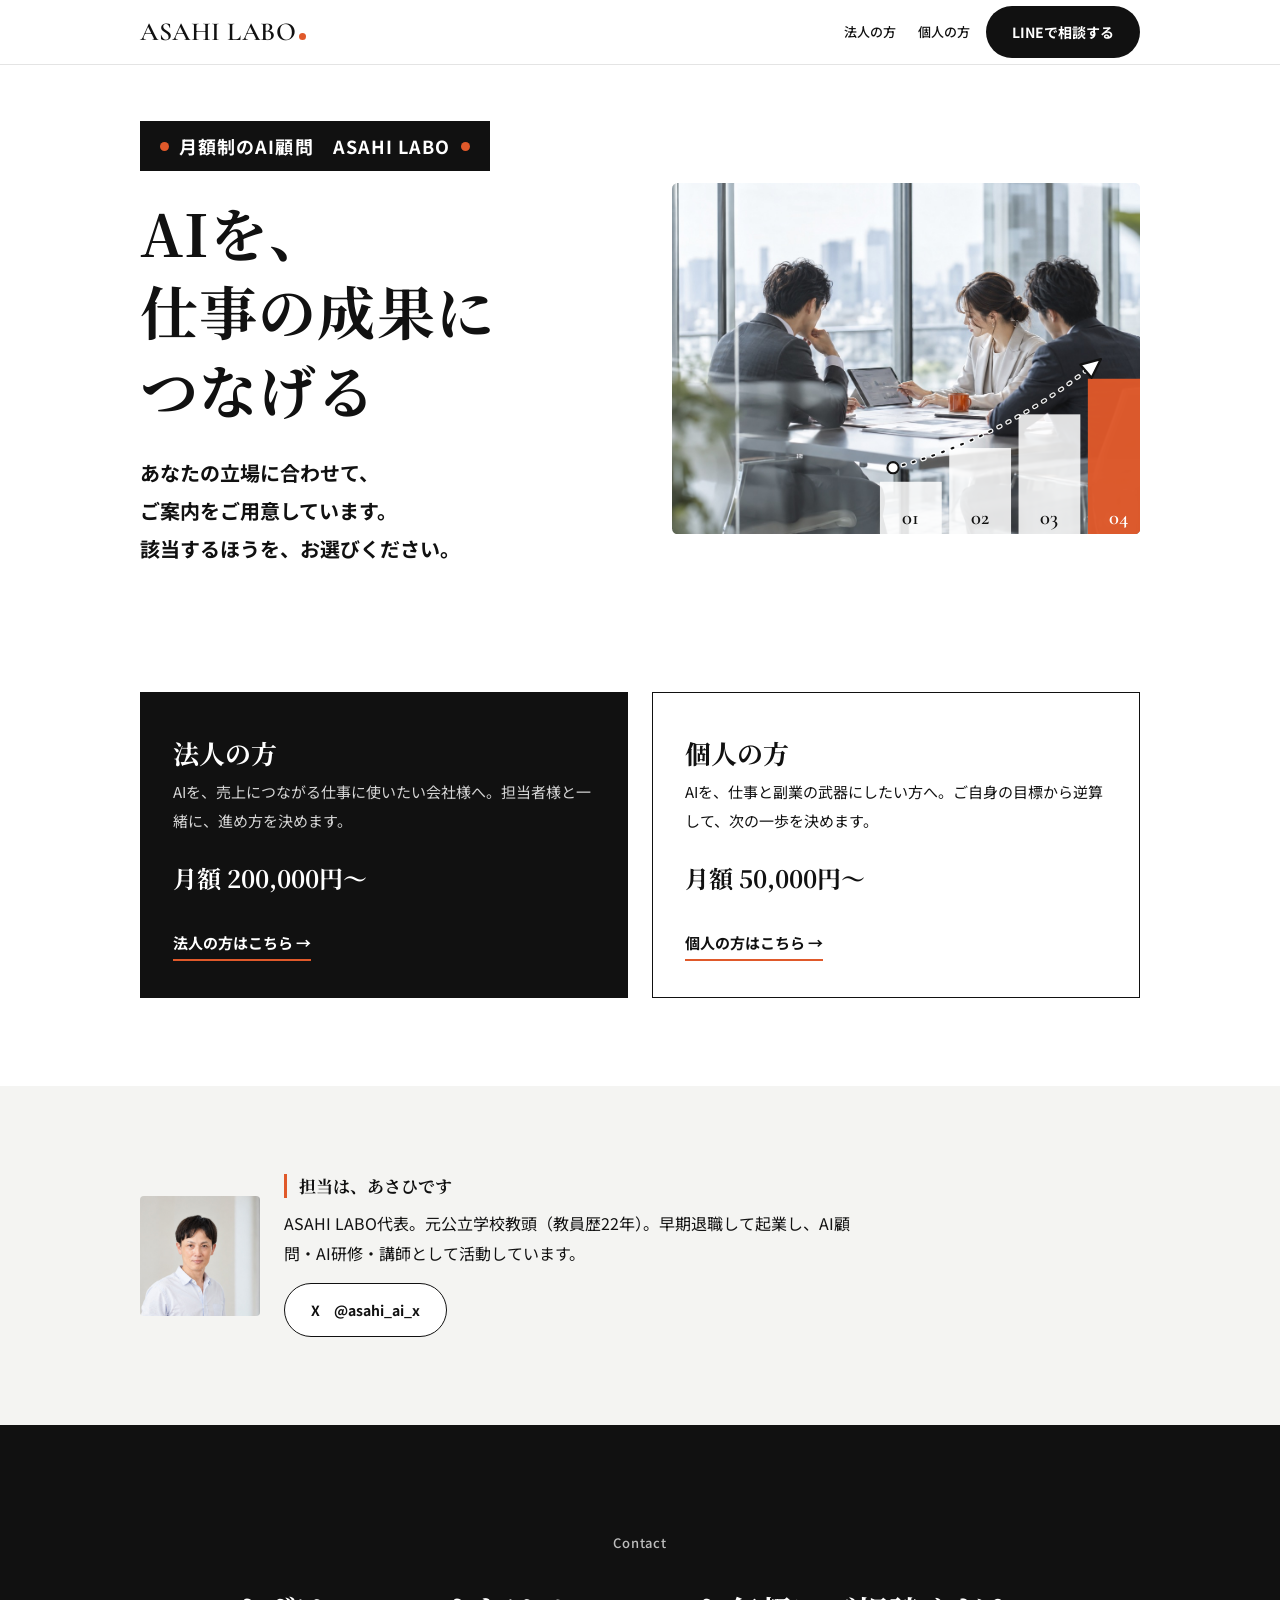
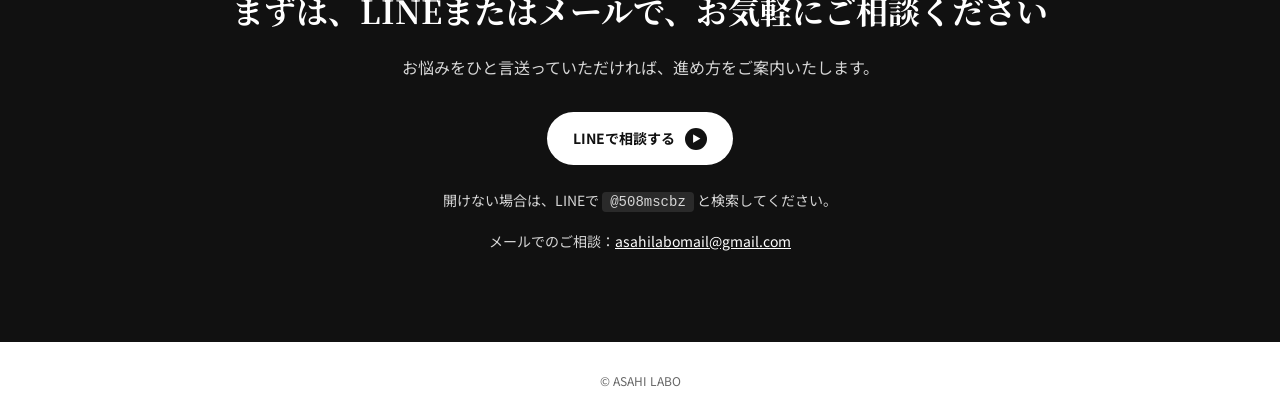
==== commit edeec3db: "個人向けの月額を50,000円〜に変更" ====
--- a/index.html
+++ b/index.html
@@ -66,7 +66,7 @@
         <a class="card" href="personal/">
           <p class="who">個人の方</p>
           <p class="for">AIを、仕事と副業の武器にしたい方へ。ご自身の目標から逆算して、次の一歩を決めます。</p>
-          <p class="pr">月額 30,000円〜</p>
+          <p class="pr">月額 50,000円〜</p>
           <span class="go">個人の方はこちら →</span>
         </a>
       </div>
